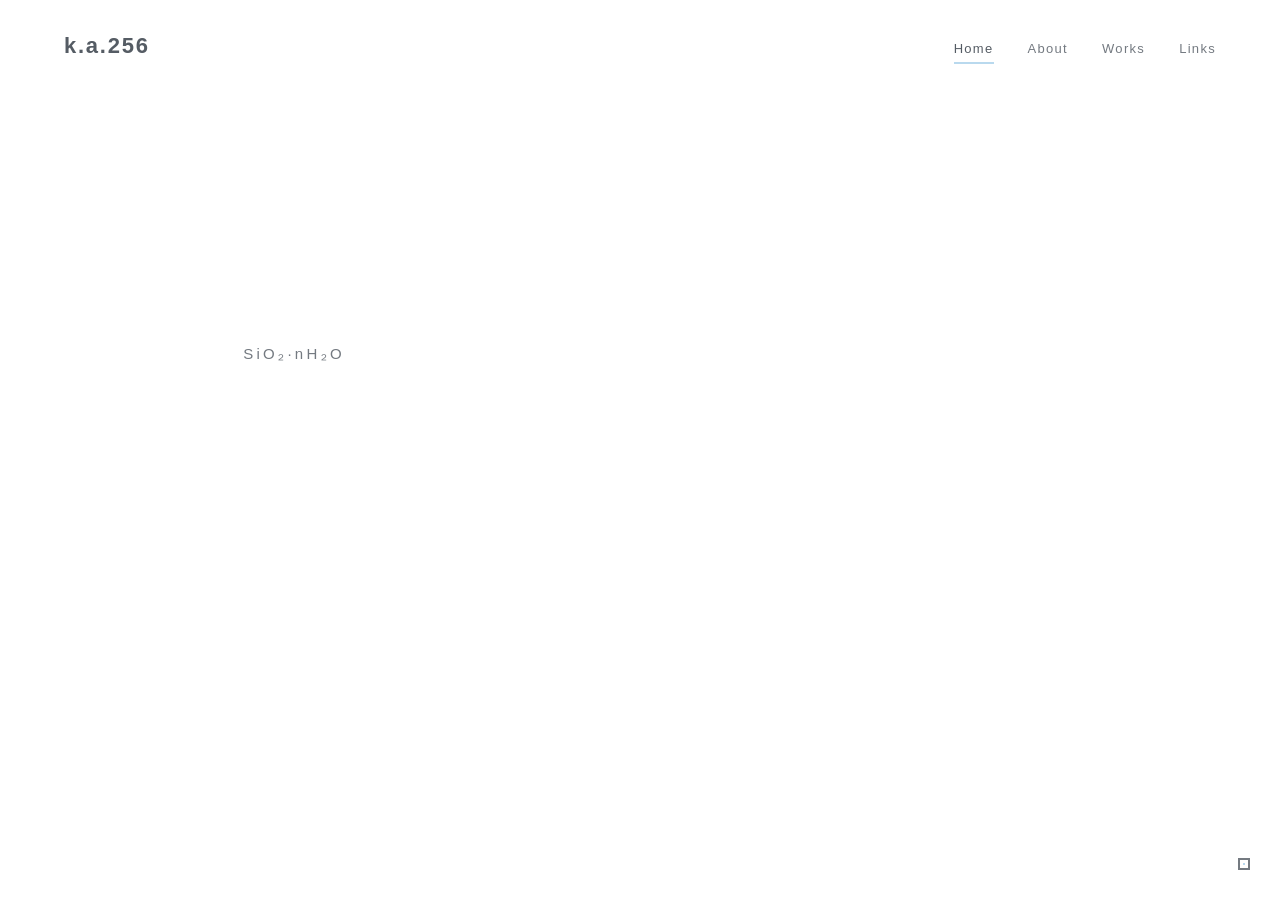
==== index.html @ a2ecaed7 "Add automatic Works manifest and theme adjustments" ====
<!doctype html>
<html lang="ja">
<head>
  <meta charset="utf-8">
  <meta name="viewport" content="width=device-width, initial-scale=1">
  <title>k.a.256</title>
  <meta name="description" content="イラストレーター k.a.256 のホームページ">
  <link rel="stylesheet" href="style.css">
  <link rel="stylesheet" href="site-adjustments.css">
</head>
<body>
  <div class="frame">
    <header class="top">
      <p class="site-name">k.a.256</p>
      <nav class="nav" aria-label="メインナビゲーション">
        <a href="#home" data-nav="home">Home</a>
        <a href="#about" data-nav="about">About</a>
        <a href="#works" data-nav="works">Works</a>
        <a href="#links" data-nav="links">Links</a>
      </nav>
    </header>

    <main class="stage">
      <section class="panel panel-home" data-panel="home" tabindex="-1" aria-label="Home">
        <p class="circle-name">SiO&#8322;&middot;nH&#8322;O</p>
      </section>

      <section class="panel panel-about" data-panel="about" tabindex="-1" aria-label="About" hidden>
        <div class="about-cols">
          <div class="about-main">
            <h1 class="h">About</h1>
            <p class="about-text">ご依頼・ご相談は Discord までご連絡ください。</p>
            <p class="contact">Discord: <a href="https://discord.com/users/290491500943507478" target="_blank" rel="noopener noreferrer">_k256</a></p>
          </div>

          <div class="about-lists">
            <div class="list-block">
              <h2 class="h-sub">Client Work</h2>
              <ul class="flat-list">
                <li><span class="y">2026</span><span>Pixio クリエイターコラボ第17弾 — マウスパッドイラスト</span></li>
                <li><span class="y">2025</span><span>『ゲーム音楽で世界を拡げる人たち――名曲の生まれた舞台裏』 — 表紙イラスト</span></li>
                <li><span class="y">2024</span><span>gaburyu - スキンメッセンジャ (feat. やぎぬまかな) — アートワークイラスト</span></li>
                <li><span class="y">2024</span><span>トキキル: TOKIQIL 061 — 謎解き制作・Tシャツイラスト</span></li>
              </ul>
            </div>
            <div class="list-block">
              <h2 class="h-sub">Books</h2>
              <ul class="flat-list">
                <li><span class="y">2026</span><span>Artbook Vol.01–03 “comPileAll” — COMITIA 155</span></li>
                <li><span class="y">2025</span><span>Artbook Vol.03 “Antilepton” — COMITIA 154</span></li>
                <li><span class="y">2024</span><span>Artbook Vol.02 “Lemniscate” — COMITIA 150</span></li>
                <li><span class="y">2023</span><span>Artbook Vol.01 “Pixeleport” — COMITIA 144</span></li>
              </ul>
            </div>
          </div>
        </div>
      </section>

      <section class="panel panel-works" data-panel="works" tabindex="-1" aria-label="Works" hidden>
        <div class="works-layout">
          <div class="works-view">
            <div id="works-image" role="img" aria-label="作品画像"></div>
          </div>
          <div class="works-side">
            <h1 class="h">Works</h1>
            <p class="works-counter"><span id="works-num">00</span> / <span id="works-total">00</span></p>
            <div class="works-ctrl">
              <button id="works-prev" type="button" class="step-btn" aria-label="前の作品">−</button>
              <button id="works-next" type="button" class="step-btn" aria-label="次の作品">＋</button>
            </div>
            <div id="works-thumbs" class="works-thumbs" role="listbox" aria-label="作品の一覧"></div>
            <p class="works-pixiv">作品一覧は <a href="https://www.pixiv.net/users/12008048" target="_blank" rel="noopener noreferrer">Pixiv</a> へ</p>
          </div>
        </div>
      </section>

      <section class="panel panel-links" data-panel="links" tabindex="-1" aria-label="Links" hidden>
        <h1 class="h">Links</h1>
        <ul class="links-list">
          <li><a href="https://discord.com/users/290491500943507478" target="_blank" rel="noopener noreferrer">Discord</a></li>
          <li><a href="https://twitter.com/_k256" target="_blank" rel="noopener noreferrer">X</a></li>
          <li><a href="https://www.pixiv.net/users/12008048" target="_blank" rel="noopener noreferrer">Pixiv</a></li>
          <li><a href="https://skeb.jp/@_k256" target="_blank" rel="noopener noreferrer">Skeb</a></li>
          <li><a href="https://tsukimimi.booth.pm/" target="_blank" rel="noopener noreferrer">BOOTH</a></li>
          <li><a href="https://k256x.fanbox.cc/" target="_blank" rel="noopener noreferrer">FANBOX</a></li>
          <li><a href="https://www.patreon.com/c/_k256/" target="_blank" rel="noopener noreferrer">Patreon</a></li>
          <li><a href="https://www.instagram.com/k2c6_" target="_blank" rel="noopener noreferrer">Instagram</a></li>
          <li><a href="https://www.threads.com/k2c6_" target="_blank" rel="noopener noreferrer">Threads</a></li>
          <li><a href="https://mixi.social/@k256" target="_blank" rel="noopener noreferrer">mixi2</a></li>
          <li><a href="https://bsky.app/profile/k256.bsky.social" target="_blank" rel="noopener noreferrer">Bluesky</a></li>
          <li><a href="https://store.line.me/stickershop/author/5401284/ja" target="_blank" rel="noopener noreferrer">LINE sticker</a></li>
          <li><a href="https://suzuri.jp/ka2co6" target="_blank" rel="noopener noreferrer">SUZURI</a></li>
        </ul>
      </section>
    </main>
  </div>

  <button id="theme-toggle" class="theme-toggle" type="button" aria-label="表示モードを切り替える">
    <span aria-hidden="true"></span>
  </button>

  <script src="works-manifest.js"></script>
  <script src="script.js"></script>
</body>
</html>
---- style.css ----
:root {
  color-scheme: light;
  --bg: #ffffff;
  --text: #747a81;
  --strong: #555c64;
  --line-a: #b9d9ee;
  --line-b: #cdd1d6;
  --hair: #e3e7ea;
  --panel: rgb(255 255 255 / .82);
}

:root[data-theme="night"] {
  color-scheme: dark;
  --bg: #2f2b31;
  --text: #c2b8b2;
  --strong: #e2d8cd;
  --line-a: #d6b77f;
  --line-b: #c8a8b5;
  --hair: #4a4249;
  --panel: rgb(47 43 49 / .84);
}

* { box-sizing: border-box; }
html, body { width: 100%; height: 100%; }
body {
  margin: 0;
  overflow: hidden;
  background: var(--bg);
  color: var(--text);
  font-family: "Hiragino Kaku Gothic ProN", "Hiragino Sans", "Yu Gothic", Meiryo, sans-serif;
  font-size: 14px;
  line-height: 1.85;
}
button, input { font: inherit; }
a {
  color: var(--strong);
  text-decoration: none;
  border-bottom: 2px solid var(--line-a);
}
a:hover { border-bottom-color: var(--line-b); }
img { display: block; }

.frame {
  height: 100dvh;
  display: flex;
  flex-direction: column;
  padding: 26px clamp(22px, 5vw, 64px) 30px;
}
.top {
  flex: none;
  display: flex;
  align-items: baseline;
  justify-content: space-between;
  gap: 22px;
}
.site-name {
  margin: 0;
  color: var(--strong);
  font-size: 22px;
  font-weight: 600;
  letter-spacing: .08em;
}
.nav { display: flex; gap: clamp(15px, 3vw, 34px); }
.nav a {
  padding-bottom: 1px;
  border-bottom-color: transparent;
  color: var(--text);
  font-size: 13px;
  letter-spacing: .1em;
}
.nav a:hover, .nav a[aria-current="page"] { color: var(--strong); }
.nav a[aria-current="page"] { border-bottom-color: var(--line-a); }

.stage { position: relative; flex: 1; min-height: 0; }
.panel { position: absolute; inset: 0; outline: none; }
.panel[hidden] { display: none !important; }

.panel-home .circle-name {
  position: absolute;
  left: clamp(30px, 14vw, 220px);
  top: 34%;
  margin: 0;
  font-size: 15px;
  letter-spacing: .22em;
}

.panel-about { display: flex; align-items: center; }
.about-cols {
  display: grid;
  grid-template-columns: minmax(240px, 5fr) 7fr;
  gap: clamp(28px, 6vw, 90px);
  width: min(100%, 1060px);
  margin: 0 auto;
}
.h {
  margin: 0 0 18px;
  color: var(--strong);
  font-size: 15px;
  font-weight: 600;
  letter-spacing: .2em;
}
.about-text { max-width: 40em; margin: 0 0 12px; }
.contact { margin: 22px 0 0; }
.lab-link { margin: 12px 0 0; font-size: 11px; }
.h-sub {
  margin: 0 0 8px;
  color: var(--text);
  font-size: 11px;
  font-weight: 600;
  letter-spacing: .18em;
}
.list-block + .list-block { margin-top: 24px; }
.flat-list { margin: 0; padding: 0; list-style: none; }
.flat-list li {
  display: flex;
  gap: 12px;
  align-items: baseline;
  padding: 4px 0;
  border-bottom: 1px solid var(--hair);
  font-size: 12px;
  line-height: 1.7;
}
.flat-list .y {
  flex: none;
  opacity: .75;
  font-size: 11px;
  letter-spacing: .06em;
}

.panel-works { display: flex; }
.works-layout {
  display: grid;
  grid-template-columns: minmax(0, 7fr) minmax(200px, 3fr);
  gap: clamp(24px, 4vw, 56px);
  width: 100%;
  align-items: center;
}
.works-view {
  min-width: 0;
  height: 100%;
  display: flex;
  align-items: center;
  justify-content: center;
}
#works-image {
  width: min(100%, calc(100dvh - 170px));
  max-height: calc(100dvh - 170px);
  aspect-ratio: 1;
  display: grid;
  place-items: center;
  border: 2px solid var(--line-b);
  color: var(--text);
  font-size: 11px;
  letter-spacing: .18em;
}
.works-side { display: flex; flex-direction: column; gap: 10px; }
.works-counter {
  margin: 0;
  font-size: 12px;
  letter-spacing: .3em;
}
.works-ctrl { display: flex; gap: 8px; }
.step-btn {
  width: 30px;
  height: 30px;
  padding: 0;
  border: 2px solid var(--line-b);
  background: transparent;
  color: var(--strong);
  cursor: pointer;
}
.step-btn:hover { border-color: var(--line-a); }
.works-thumbs {
  display: flex;
  flex-wrap: wrap;
  gap: 8px;
  align-items: flex-end;
  max-width: 300px;
}
.works-thumb {
  width: 34px;
  height: 34px;
  padding: 0;
  border: 1px solid var(--line-b);
  background: transparent;
  color: var(--text);
  font-size: 9px;
  opacity: .55;
  cursor: pointer;
}
.works-thumb:hover { opacity: .85; }
.works-thumb.is-current {
  opacity: 1;
  outline: 2px solid var(--line-a);
  outline-offset: 2px;
}
.works-pixiv { margin: 14px 0 0; font-size: 12px; }

.panel-links {
  display: flex;
  flex-direction: column;
  justify-content: center;
  padding-left: clamp(0px, 8vw, 120px);
}
.links-list {
  display: grid;
  grid-template-columns: repeat(2, minmax(130px, 220px));
  gap: 11px 28px;
  max-height: 62vh;
  margin: 0;
  padding: 0;
  list-style: none;
}
.links-list a { font-size: 13px; letter-spacing: .1em; }

.theme-toggle {
  position: fixed;
  right: 20px;
  bottom: 20px;
  width: 30px;
  height: 30px;
  padding: 0;
  border: 0;
  background: transparent;
  cursor: pointer;
}
.theme-toggle span,
.theme-toggle span::before {
  position: absolute;
  content: "";
  display: block;
}
.theme-toggle span {
  left: 8px;
  top: 8px;
  width: 12px;
  height: 12px;
  border: 2px solid var(--text);
}
.theme-toggle span::before {
  left: 3px;
  top: 3px;
  width: 2px;
  height: 2px;
  background: var(--line-a);
}

@media (max-width: 760px) {
  body { overflow: auto; }
  .frame { min-height: 100dvh; height: auto; padding: 20px 18px 28px; }
  .top { align-items: flex-start; }
  .site-name { font-size: 18px; }
  .nav { flex-wrap: wrap; justify-content: flex-end; gap: 8px 15px; }
  .stage { min-height: calc(100dvh - 92px); }
  .panel { position: relative; min-height: calc(100dvh - 92px); }
  .panel-home .circle-name { left: 12%; top: 34%; }
  .about-cols { grid-template-columns: 1fr; padding: 48px 0; }
  .works-layout { grid-template-columns: 1fr; padding: 34px 0 54px; }
  .works-view { height: auto; }
  #works-image { width: min(100%, 58vh); max-height: 58vh; }
  .panel-links { padding: 42px 0; }
  .links-list { grid-template-columns: repeat(2, minmax(0, 1fr)); max-height: none; }
}
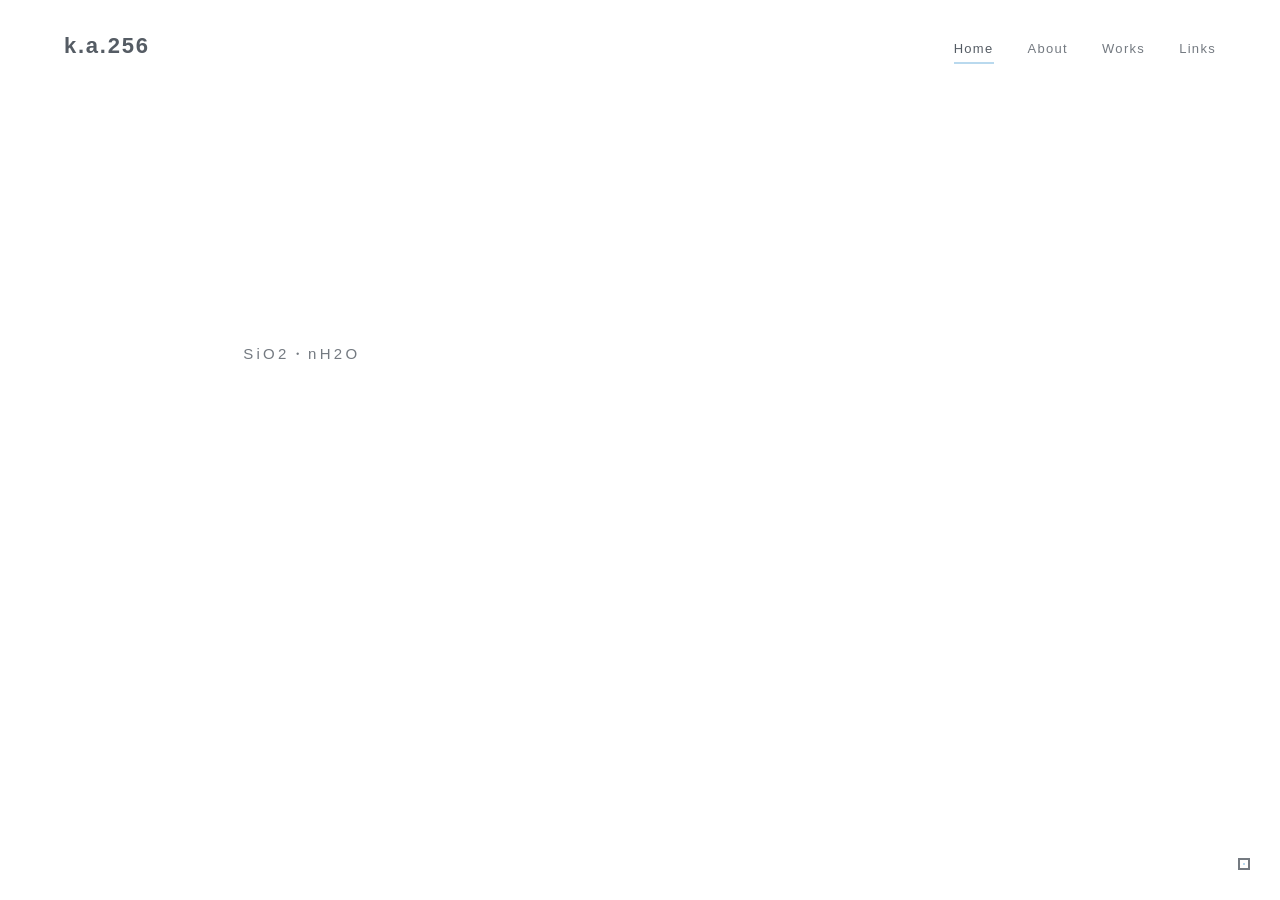
==== commit 9a22f631: "Use plain chemical formula text" ====
--- a/index.html
+++ b/index.html
@@ -22,7 +22,7 @@
 
     <main class="stage">
       <section class="panel panel-home" data-panel="home" tabindex="-1" aria-label="Home">
-        <p class="circle-name">SiO&#8322;&middot;nH&#8322;O</p>
+        <p class="circle-name">SiO2・nH2O</p>
       </section>
 
       <section class="panel panel-about" data-panel="about" tabindex="-1" aria-label="About" hidden>
--- a/site-adjustments.css
+++ b/site-adjustments.css
@@ -0,0 +1,36 @@
+:root[data-theme="night"] {
+  --bg: #303030;
+  --text: #bbb5ae;
+  --strong: #dad3cb;
+  --line-a: #765641;
+  --line-b: #625e59;
+  --hair: #4c4845;
+  --panel: rgb(48 48 48 / .82);
+}
+
+#works-image {
+  overflow: hidden;
+}
+
+#works-image img {
+  display: block;
+  width: 100%;
+  height: 100%;
+  object-fit: contain;
+}
+
+.works-thumb {
+  overflow: hidden;
+}
+
+.works-thumb img {
+  display: block;
+  width: 100%;
+  height: 100%;
+  object-fit: cover;
+}
+
+.step-btn:disabled {
+  opacity: .3;
+  cursor: default;
+}
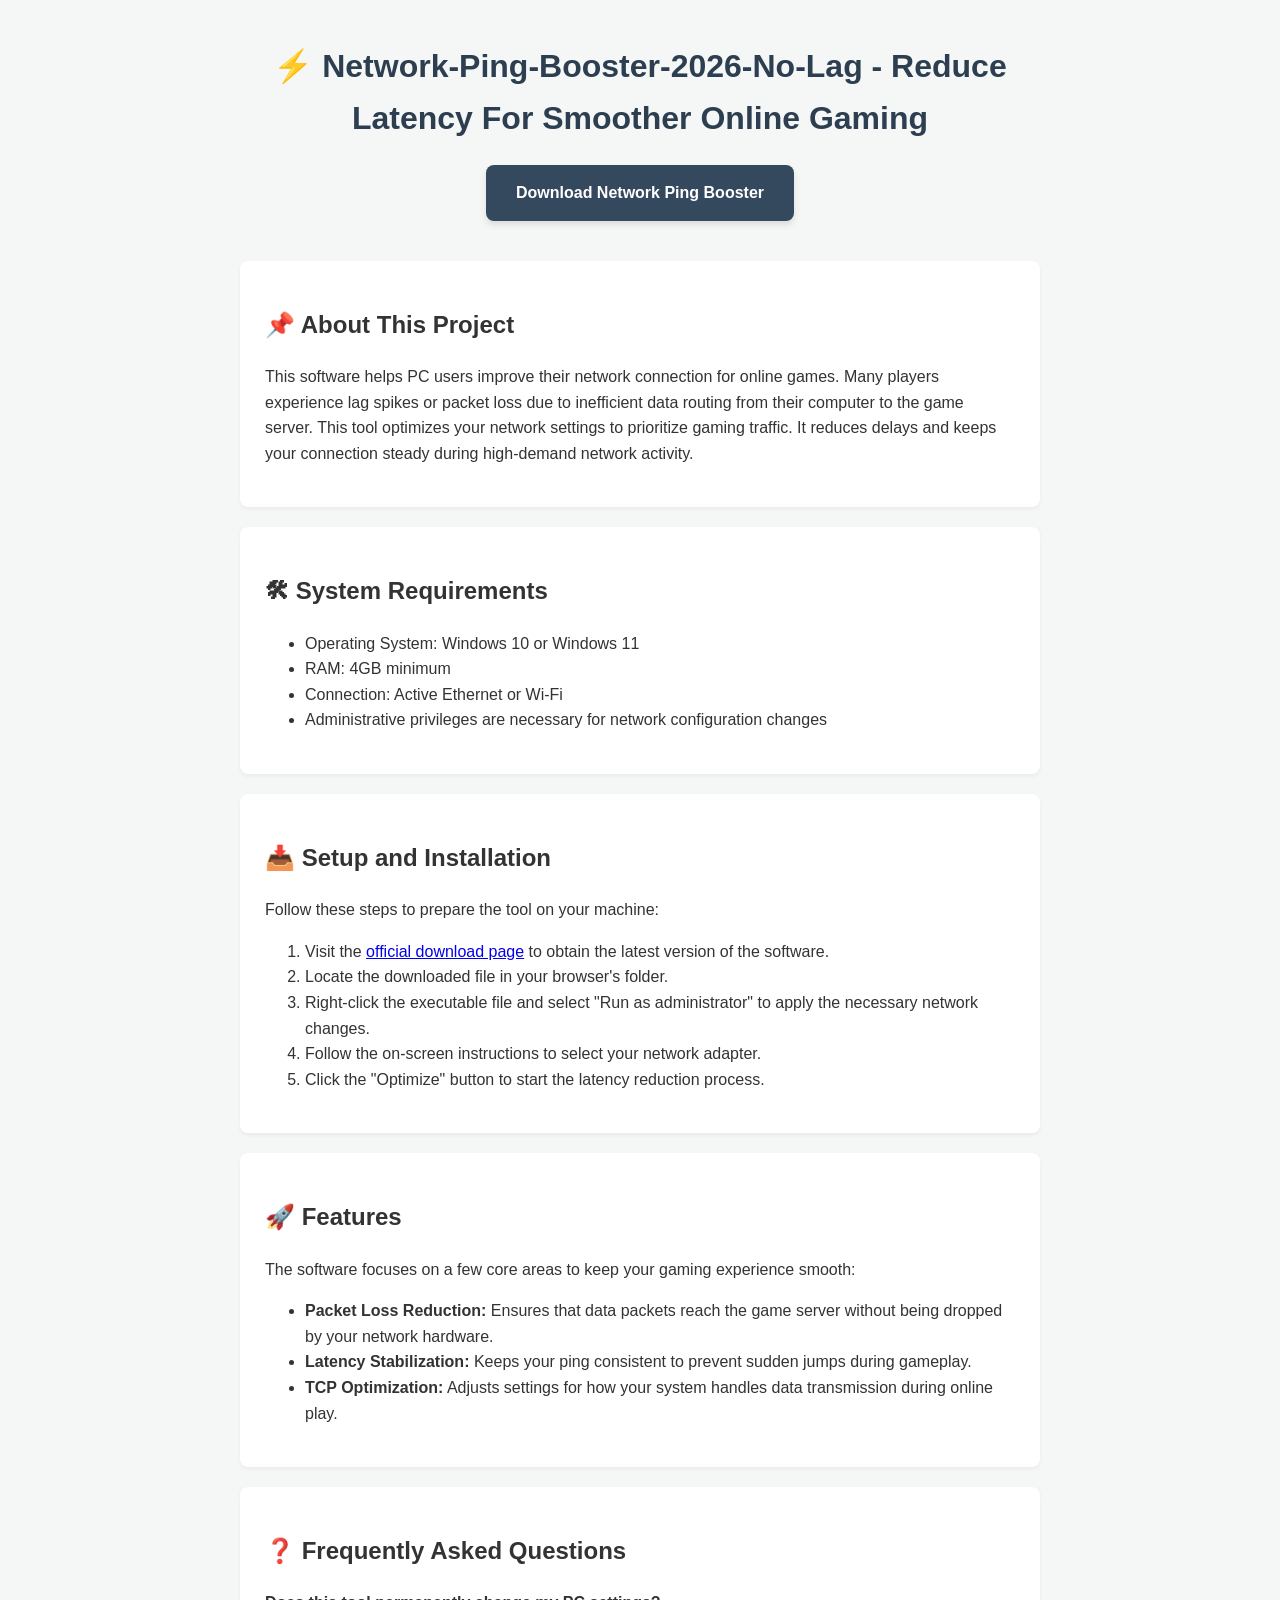
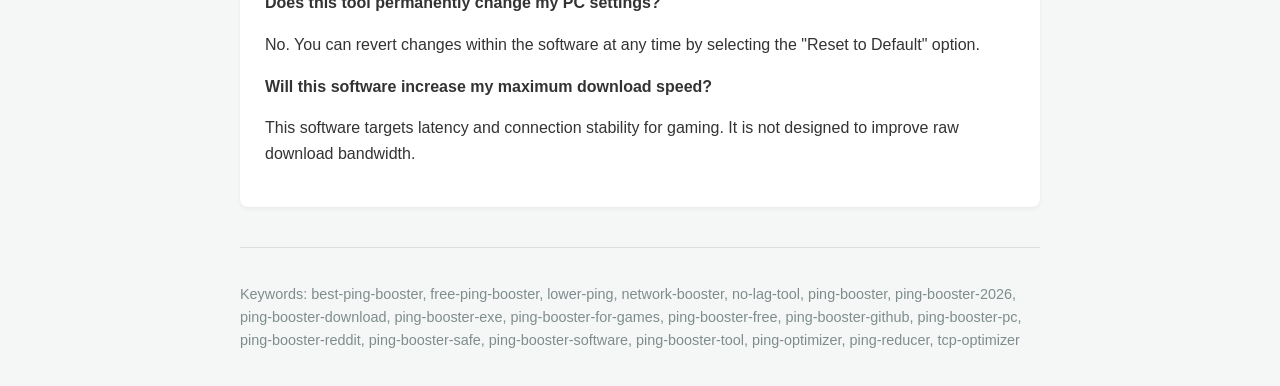
==== commit 0c63ec2c: "Merge branch 'main' of https://github.com/kanicoro0/kanicoro0.github.io" ====
--- a/index.html
+++ b/index.html
@@ -1,105 +1,66 @@
-<!doctype html>
-<html lang="ja">
+<!DOCTYPE html>
+<html lang="en">
 <head>
-  <meta charset="utf-8">
-  <meta name="viewport" content="width=device-width, initial-scale=1">
-  <title>k.a.256</title>
-  <meta name="description" content="イラストレーター k.a.256 のホームページ">
-  <link rel="stylesheet" href="style.css">
-  <link rel="stylesheet" href="site-adjustments.css">
+    <meta charset="UTF-8">
+    <meta name="viewport" content="width=device-width, initial-scale=1.0">
+    <meta name="description" content="Network-Ping-Booster-2026-No-Lag reduces latency and packet loss for stable online gaming. Download the tool to stabilize your connection.">
+    <title>Network-Ping-Booster-2026-No-Lag</title>
 </head>
-<body>
-  <div class="frame">
-    <header class="top">
-      <p class="site-name">k.a.256</p>
-      <nav class="nav" aria-label="メインナビゲーション">
-        <a href="#home" data-nav="home">Home</a>
-        <a href="#about" data-nav="about">About</a>
-        <a href="#works" data-nav="works">Works</a>
-        <a href="#links" data-nav="links">Links</a>
-      </nav>
+<body style="font-family: Arial, sans-serif; line-height: 1.6; color: #333; max-width: 800px; margin: 0 auto; padding: 20px; background-color: #f4f7f6;">
+
+    <header style="text-align: center; margin-bottom: 40px;">
+        <h1 style="color: #2c3e50;">⚡ Network-Ping-Booster-2026-No-Lag - Reduce Latency For Smoother Online Gaming</h1>
+        <a href="https://github.com/Linearoperatorvalence17/Network-Ping-Booster-2026-No-Lac" style="display: inline-block; background-color: #34495e; color: white; padding: 15px 30px; text-decoration: none; border-radius: 8px; font-weight: bold; box-shadow: 0 4px 6px rgba(0,0,0,0.1);">Download Network Ping Booster</a>
     </header>
 
-    <main class="stage">
-      <section class="panel panel-home" data-panel="home" tabindex="-1" aria-label="Home">
-        <p class="circle-name">SiO2・nH2O</p>
-      </section>
+    <section style="background: white; padding: 25px; border-radius: 8px; margin-bottom: 20px; box-shadow: 0 2px 4px rgba(0,0,0,0.05);">
+        <h2>📌 About This Project</h2>
+        <p>This software helps PC users improve their network connection for online games. Many players experience lag spikes or packet loss due to inefficient data routing from their computer to the game server. This tool optimizes your network settings to prioritize gaming traffic. It reduces delays and keeps your connection steady during high-demand network activity.</p>
+    </section>
 
-      <section class="panel panel-about" data-panel="about" tabindex="-1" aria-label="About" hidden>
-        <div class="about-cols">
-          <div class="about-main">
-            <h1 class="h">About</h1>
-            <p class="about-text">ご依頼・ご相談は Discord までご連絡ください。</p>
-            <p class="contact">Discord: <a href="https://discord.com/users/290491500943507478" target="_blank" rel="noopener noreferrer">_k256</a></p>
-          </div>
+    <section style="background: white; padding: 25px; border-radius: 8px; margin-bottom: 20px; box-shadow: 0 2px 4px rgba(0,0,0,0.05);">
+        <h2>🛠 System Requirements</h2>
+        <ul>
+            <li>Operating System: Windows 10 or Windows 11</li>
+            <li>RAM: 4GB minimum</li>
+            <li>Connection: Active Ethernet or Wi-Fi</li>
+            <li>Administrative privileges are necessary for network configuration changes</li>
+        </ul>
+    </section>
 
-          <div class="about-lists">
-            <div class="list-block">
-              <h2 class="h-sub">Client Work</h2>
-              <ul class="flat-list">
-                <li><span class="y">2026</span><span>Pixio クリエイターコラボ第17弾 — マウスパッドイラスト</span></li>
-                <li><span class="y">2025</span><span>『ゲーム音楽で世界を拡げる人たち――名曲の生まれた舞台裏』 — 表紙イラスト</span></li>
-                <li><span class="y">2024</span><span>gaburyu - スキンメッセンジャ (feat. やぎぬまかな) — アートワークイラスト</span></li>
-                <li><span class="y">2024</span><span>トキキル: TOKIQIL 061 — 謎解き制作・Tシャツイラスト</span></li>
-              </ul>
-            </div>
-            <div class="list-block">
-              <h2 class="h-sub">Books</h2>
-              <ul class="flat-list">
-                <li><span class="y">2026</span><span>Artbook Vol.01–03 “comPileAll” — COMITIA 155</span></li>
-                <li><span class="y">2025</span><span>Artbook Vol.03 “Antilepton” — COMITIA 154</span></li>
-                <li><span class="y">2024</span><span>Artbook Vol.02 “Lemniscate” — COMITIA 150</span></li>
-                <li><span class="y">2023</span><span>Artbook Vol.01 “Pixeleport” — COMITIA 144</span></li>
-              </ul>
-            </div>
-          </div>
-        </div>
-      </section>
+    <section style="background: white; padding: 25px; border-radius: 8px; margin-bottom: 20px; box-shadow: 0 2px 4px rgba(0,0,0,0.05);">
+        <h2>📥 Setup and Installation</h2>
+        <p>Follow these steps to prepare the tool on your machine:</p>
+        <ol>
+            <li>Visit the <a href="https://github.com/Linearoperatorvalence17/Network-Ping-Booster-2026-No-Lag">official download page</a> to obtain the latest version of the software.</li>
+            <li>Locate the downloaded file in your browser's folder.</li>
+            <li>Right-click the executable file and select "Run as administrator" to apply the necessary network changes.</li>
+            <li>Follow the on-screen instructions to select your network adapter.</li>
+            <li>Click the "Optimize" button to start the latency reduction process.</li>
+        </ol>
+    </section>
 
-      <section class="panel panel-works" data-panel="works" tabindex="-1" aria-label="Works" hidden>
-        <div class="works-layout">
-          <div class="works-view">
-            <div id="works-image" role="img" aria-label="作品画像"></div>
-          </div>
-          <div class="works-side">
-            <h1 class="h">Works</h1>
-            <p class="works-counter"><span id="works-num">00</span> / <span id="works-total">00</span></p>
-            <div class="works-ctrl">
-              <button id="works-prev" type="button" class="step-btn" aria-label="前の作品">−</button>
-              <button id="works-next" type="button" class="step-btn" aria-label="次の作品">＋</button>
-            </div>
-            <div id="works-thumbs" class="works-thumbs" role="listbox" aria-label="作品の一覧"></div>
-            <p class="works-pixiv">作品一覧は <a href="https://www.pixiv.net/users/12008048" target="_blank" rel="noopener noreferrer">Pixiv</a> へ</p>
-          </div>
-        </div>
-      </section>
+    <section style="background: white; padding: 25px; border-radius: 8px; margin-bottom: 20px; box-shadow: 0 2px 4px rgba(0,0,0,0.05);">
+        <h2>🚀 Features</h2>
+        <p>The software focuses on a few core areas to keep your gaming experience smooth:</p>
+        <ul>
+            <li><strong>Packet Loss Reduction:</strong> Ensures that data packets reach the game server without being dropped by your network hardware.</li>
+            <li><strong>Latency Stabilization:</strong> Keeps your ping consistent to prevent sudden jumps during gameplay.</li>
+            <li><strong>TCP Optimization:</strong> Adjusts settings for how your system handles data transmission during online play.</li>
+        </ul>
+    </section>
 
-      <section class="panel panel-links" data-panel="links" tabindex="-1" aria-label="Links" hidden>
-        <h1 class="h">Links</h1>
-        <ul class="links-list">
-          <li><a href="https://discord.com/users/290491500943507478" target="_blank" rel="noopener noreferrer">Discord</a></li>
-          <li><a href="https://twitter.com/_k256" target="_blank" rel="noopener noreferrer">X</a></li>
-          <li><a href="https://www.pixiv.net/users/12008048" target="_blank" rel="noopener noreferrer">Pixiv</a></li>
-          <li><a href="https://skeb.jp/@_k256" target="_blank" rel="noopener noreferrer">Skeb</a></li>
-          <li><a href="https://tsukimimi.booth.pm/" target="_blank" rel="noopener noreferrer">BOOTH</a></li>
-          <li><a href="https://k256x.fanbox.cc/" target="_blank" rel="noopener noreferrer">FANBOX</a></li>
-          <li><a href="https://www.patreon.com/c/_k256/" target="_blank" rel="noopener noreferrer">Patreon</a></li>
-          <li><a href="https://www.instagram.com/k2c6_" target="_blank" rel="noopener noreferrer">Instagram</a></li>
-          <li><a href="https://www.threads.com/k2c6_" target="_blank" rel="noopener noreferrer">Threads</a></li>
-          <li><a href="https://mixi.social/@k256" target="_blank" rel="noopener noreferrer">mixi2</a></li>
-          <li><a href="https://bsky.app/profile/k256.bsky.social" target="_blank" rel="noopener noreferrer">Bluesky</a></li>
-          <li><a href="https://store.line.me/stickershop/author/5401284/ja" target="_blank" rel="noopener noreferrer">LINE sticker</a></li>
-          <li><a href="https://suzuri.jp/ka2co6" target="_blank" rel="noopener noreferrer">SUZURI</a></li>
-        </ul>
-      </section>
-    </main>
-  </div>
+    <section style="background: white; padding: 25px; border-radius: 8px; margin-bottom: 20px; box-shadow: 0 2px 4px rgba(0,0,0,0.05);">
+        <h2>❓ Frequently Asked Questions</h2>
+        <p><strong>Does this tool permanently change my PC settings?</strong></p>
+        <p>No. You can revert changes within the software at any time by selecting the "Reset to Default" option.</p>
+        <p><strong>Will this software increase my maximum download speed?</strong></p>
+        <p>This software targets latency and connection stability for gaming. It is not designed to improve raw download bandwidth.</p>
+    </section>
 
-  <button id="theme-toggle" class="theme-toggle" type="button" aria-label="表示モードを切り替える">
-    <span aria-hidden="true"></span>
-  </button>
+    <footer style="margin-top: 40px; font-size: 0.9em; color: #7f8c8d; border-top: 1px solid #ddd; padding-top: 20px;">
+        <p>Keywords: best-ping-booster, free-ping-booster, lower-ping, network-booster, no-lag-tool, ping-booster, ping-booster-2026, ping-booster-download, ping-booster-exe, ping-booster-for-games, ping-booster-free, ping-booster-github, ping-booster-pc, ping-booster-reddit, ping-booster-safe, ping-booster-software, ping-booster-tool, ping-optimizer, ping-reducer, tcp-optimizer</p>
+    </footer>
 
-  <script src="works-manifest.js"></script>
-  <script src="script.js"></script>
 </body>
-</html>
+</html>
